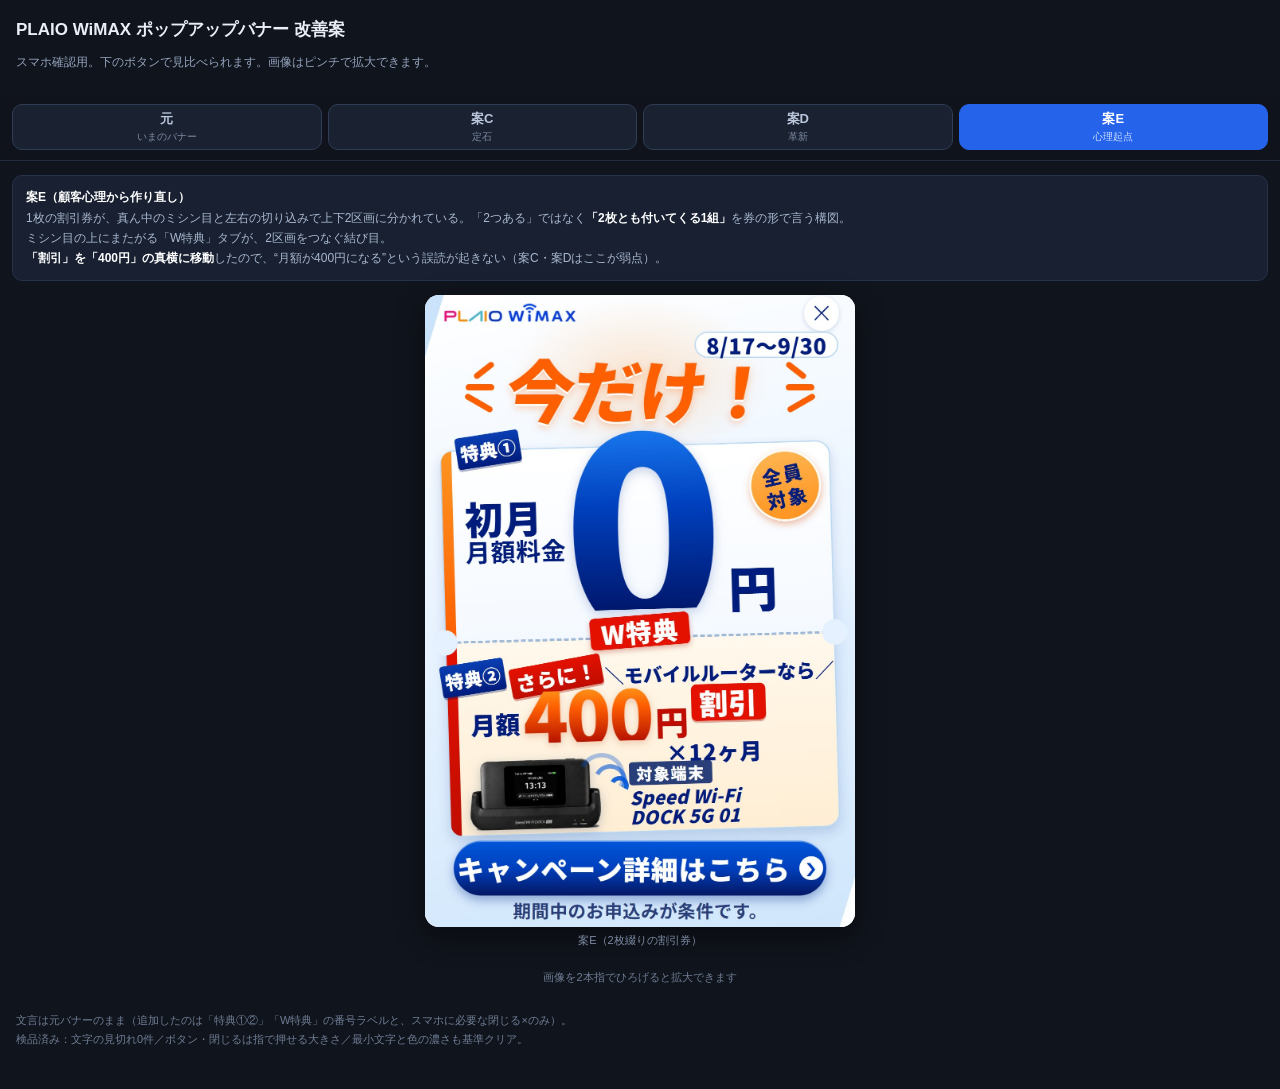
==== plaio-banner/index.html @ bf07c9bf "add: PLAIO WiMAX バナー改善案のスマホ確認ページ (plaio-banner/)" ====
<!DOCTYPE html>
<html lang="ja">
<head>
<meta charset="UTF-8">
<meta name="viewport" content="width=device-width, initial-scale=1.0">
<meta name="robots" content="noindex,nofollow">
<title>PLAIO WiMAX バナー改善案｜スマホ確認用</title>
<style>
  * { box-sizing: border-box; -webkit-text-size-adjust: 100%; }
  body {
    margin: 0; background: #10141c; color: #e9eef7;
    font-family: "Hiragino Sans", "Noto Sans JP", "Yu Gothic", sans-serif;
    padding-bottom: 40px;
  }
  header { padding: 18px 16px 10px; }
  h1 { font-size: 17px; margin: 0 0 4px; font-weight: 700; }
  .sub { font-size: 12px; color: #93a3bd; line-height: 1.6; }

  /* 案の切り替えタブ。指で押せる高さを確保する */
  .tabs {
    position: sticky; top: 0; z-index: 20;
    display: flex; gap: 6px; padding: 10px 12px;
    background: rgba(16,20,28,.94); backdrop-filter: blur(8px);
    border-bottom: 1px solid #232c3d;
  }
  .tabs button {
    flex: 1; min-height: 46px; border: 1px solid #2f3d55; border-radius: 10px;
    background: #1a2130; color: #b9c6dc; font-size: 13px; font-weight: 700;
    font-family: inherit; cursor: pointer; padding: 6px 2px; line-height: 1.3;
  }
  .tabs button small { display: block; font-size: 10px; font-weight: 400; color: #7d8ba4; margin-top: 2px; }
  .tabs button[aria-selected="true"] { background: #2563eb; border-color: #2563eb; color: #fff; }
  .tabs button[aria-selected="true"] small { color: #cfe0ff; }

  .stage { padding: 14px 12px 0; }
  .note {
    font-size: 12px; line-height: 1.7; color: #a9b8d0;
    background: #182031; border: 1px solid #26324a; border-radius: 10px;
    padding: 11px 13px; margin: 0 0 14px;
  }
  .note b { color: #fff; }

  /* バナーは実機の画面幅いっぱいに収まるよう等比で縮小する。
     元は 1080px 幅・端末では 360px 相当で出る想定なので、画面幅に合わせれば実寸に近い見え方になる */
  .frame {
    width: 100%; max-width: 430px; margin: 0 auto 6px;
    border-radius: 14px; overflow: hidden; background: #fff;
    box-shadow: 0 10px 30px rgba(0,0,0,.45);
  }
  .frame img { display: block; width: 100%; height: auto; }

  .cap { text-align: center; font-size: 11px; color: #7d8ba4; margin: 0 0 22px; }

  .panel { display: none; }
  .panel.on { display: block; }

  .zoomhint {
    text-align: center; font-size: 11px; color: #6f7d95; margin: 0 0 18px;
  }
  footer { padding: 8px 16px 0; font-size: 11px; color: #6f7d95; line-height: 1.7; }
</style>
</head>
<body>

<header>
  <h1>PLAIO WiMAX ポップアップバナー 改善案</h1>
  <p class="sub">スマホ確認用。下のボタンで見比べられます。画像はピンチで拡大できます。</p>
</header>

<nav class="tabs" role="tablist">
  <button role="tab" aria-selected="false" data-t="before">元<small>いまのバナー</small></button>
  <button role="tab" aria-selected="false" data-t="c">案C<small>定石</small></button>
  <button role="tab" aria-selected="false" data-t="d">案D<small>革新</small></button>
  <button role="tab" aria-selected="true"  data-t="e">案E<small>心理起点</small></button>
</nav>

<div class="stage">

  <section class="panel" data-p="before">
    <p class="note"><b>いまのバナー</b><br>熱はあるが、特典が2つあることが伝わらない。「初月0円」だけが白い箱に入り、「400円割引」は箱がないので、2つ目が“おまけの説明”に見えている。</p>
    <div class="frame"><img src="banner_before.jpg" alt="元バナー"></div>
    <p class="cap">元バナー</p>
  </section>

  <section class="panel" data-p="c">
    <p class="note"><b>案C（定石）</b><br>「W特典」で総数を先に宣言し、同じ形のカード2枚に番号札を掛けた。元の熱（大きな0・オレンジ・斜めの勢い）はそのまま維持。<br><span style="color:#ffb454">デザイン原則の検収では、この案が推し。</span></p>
    <div class="frame"><img src="case-c.jpg" alt="案C"></div>
    <p class="cap">案C（両立・定石）</p>
  </section>

  <section class="panel" data-p="d">
    <p class="note"><b>案D（革新）</b><br>2つの特典の境目に「＋」の丸を置き、特典が足し算で乗ることを記号で見せる。ぼかしても丸の形が残るので、読む前に「2つある」が伝わる。<br><span style="color:#ffb454">顧客心理の判定では、この案が推し。</span></p>
    <div class="frame"><img src="case-d.jpg" alt="案D"></div>
    <p class="cap">案D（両立・革新）</p>
  </section>

  <section class="panel on" data-p="e">
    <p class="note"><b>案E（顧客心理から作り直し）</b><br>1枚の割引券が、真ん中のミシン目と左右の切り込みで上下2区画に分かれている。「2つある」ではなく<b>「2枚とも付いてくる1組」</b>を券の形で言う構図。<br>ミシン目の上にまたがる「W特典」タブが、2区画をつなぐ結び目。<br><b>「割引」を「400円」の真横に移動</b>したので、“月額が400円になる”という誤読が起きない（案C・案Dはここが弱点）。</p>
    <div class="frame"><img src="case-e.jpg" alt="案E"></div>
    <p class="cap">案E（2枚綴りの割引券）</p>
  </section>

  <p class="zoomhint">画像を2本指でひろげると拡大できます</p>
</div>

<footer>
  文言は元バナーのまま（追加したのは「特典①②」「W特典」の番号ラベルと、スマホに必要な閉じる×のみ）。<br>
  検品済み：文字の見切れ0件／ボタン・閉じるは指で押せる大きさ／最小文字と色の濃さも基準クリア。
</footer>

<script>
  var tabs = document.querySelectorAll('.tabs button');
  var panels = document.querySelectorAll('.panel');
  tabs.forEach(function (b) {
    b.addEventListener('click', function () {
      tabs.forEach(function (x) { x.setAttribute('aria-selected', 'false'); });
      b.setAttribute('aria-selected', 'true');
      panels.forEach(function (p) {
        p.classList.toggle('on', p.dataset.p === b.dataset.t);
      });
      window.scrollTo({ top: 0, behavior: 'smooth' });
    });
  });
</script>

</body>
</html>
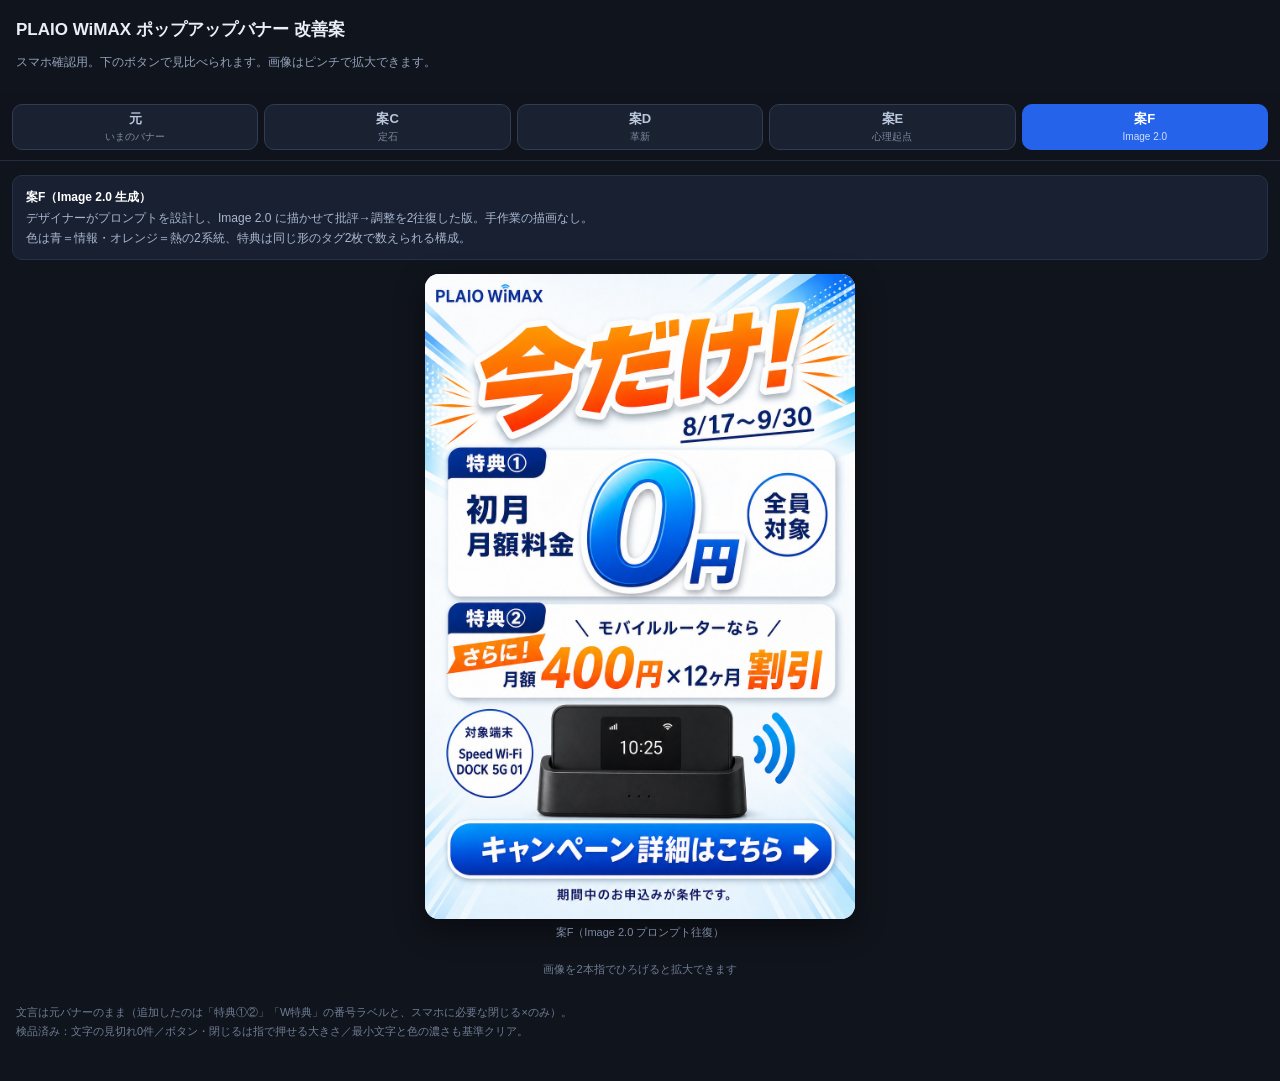
==== commit 9ac3fe47: "add: 案F (Image 2.0生成版) を追加・初期表示に Co-Authored-By: Claude Opus 5 <noreply@anthropic.com>" ====
--- a/plaio-banner/index.html
+++ b/plaio-banner/index.html
@@ -71,7 +71,8 @@
   <button role="tab" aria-selected="false" data-t="before">元<small>いまのバナー</small></button>
   <button role="tab" aria-selected="false" data-t="c">案C<small>定石</small></button>
   <button role="tab" aria-selected="false" data-t="d">案D<small>革新</small></button>
-  <button role="tab" aria-selected="true"  data-t="e">案E<small>心理起点</small></button>
+  <button role="tab" aria-selected="false" data-t="e">案E<small>心理起点</small></button>
+  <button role="tab" aria-selected="true"  data-t="f">案F<small>Image 2.0</small></button>
 </nav>
 
 <div class="stage">
@@ -94,10 +95,16 @@
     <p class="cap">案D（両立・革新）</p>
   </section>
 
-  <section class="panel on" data-p="e">
+  <section class="panel" data-p="e">
     <p class="note"><b>案E（顧客心理から作り直し）</b><br>1枚の割引券が、真ん中のミシン目と左右の切り込みで上下2区画に分かれている。「2つある」ではなく<b>「2枚とも付いてくる1組」</b>を券の形で言う構図。<br>ミシン目の上にまたがる「W特典」タブが、2区画をつなぐ結び目。<br><b>「割引」を「400円」の真横に移動</b>したので、“月額が400円になる”という誤読が起きない（案C・案Dはここが弱点）。</p>
     <div class="frame"><img src="case-e.jpg" alt="案E"></div>
     <p class="cap">案E（2枚綴りの割引券）</p>
+  </section>
+
+  <section class="panel on" data-p="f">
+    <p class="note"><b>案F（Image 2.0 生成）</b><br>デザイナーがプロンプトを設計し、Image 2.0 に描かせて批評→調整を2往復した版。手作業の描画なし。<br>色は青＝情報・オレンジ＝熱の2系統、特典は同じ形のタグ2枚で数えられる構成。</p>
+    <div class="frame"><img src="case-f.jpg" alt="案F"></div>
+    <p class="cap">案F（Image 2.0 プロンプト往復）</p>
   </section>
 
   <p class="zoomhint">画像を2本指でひろげると拡大できます</p>
